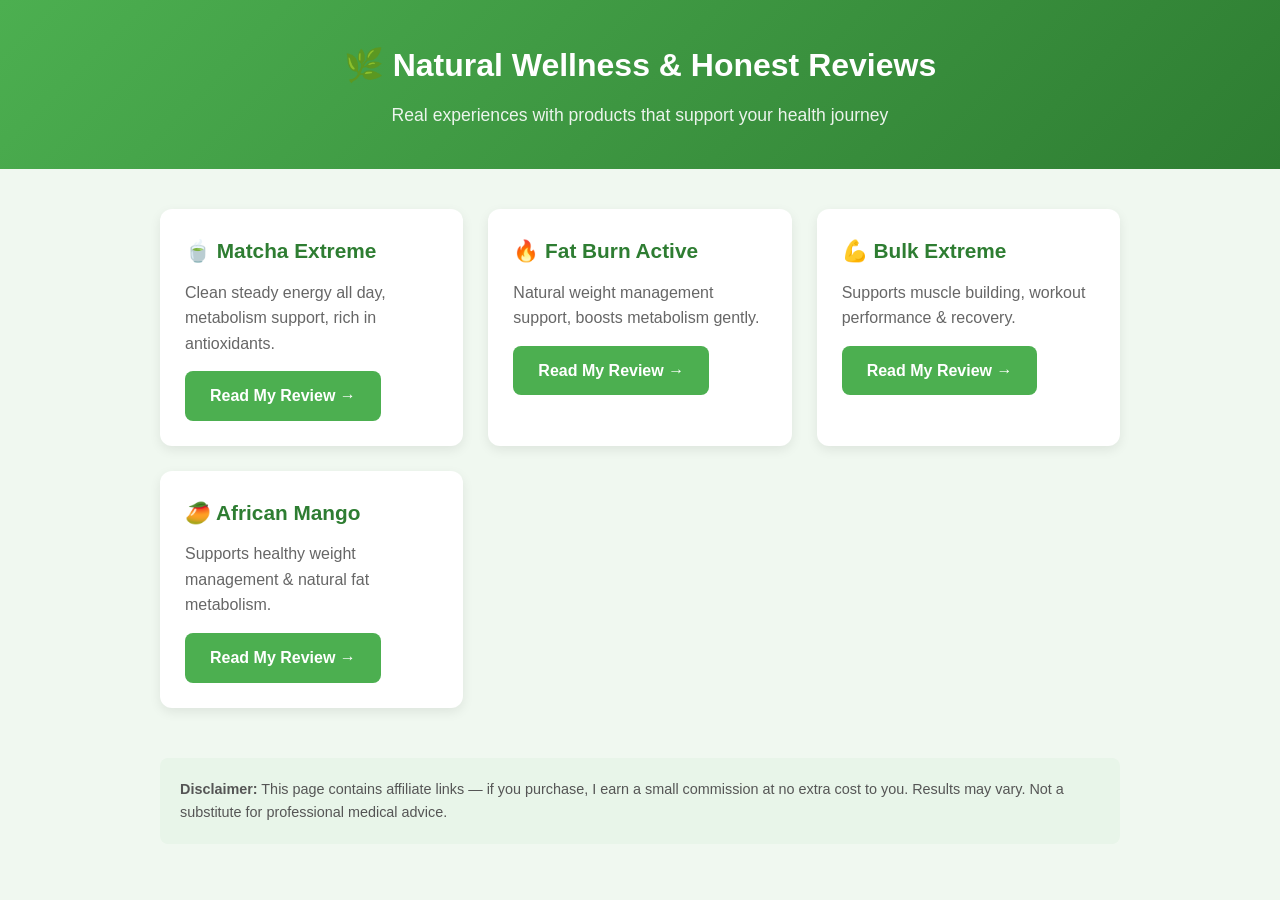
==== index.html @ 9309d445 "Rename index to index.html" ====
<!DOCTYPE html>
<html lang="en">
<head>
    <meta charset="UTF-8">
    <meta name="viewport" content="width=device-width, initial-scale=1.0">
    <title>Natural Wellness & Health Products | Honest Reviews</title>
    <style>
        * { margin: 0; padding: 0; box-sizing: border-box; font-family: Arial, sans-serif; }
        body { background: #f0f8f0; color: #333; line-height: 1.6; }
        header { background: linear-gradient(135deg, #4CAF50, #2E7D32); color: white; padding: 40px 20px; text-align: center; }
        h1 { font-size: 2rem; margin-bottom: 10px; }
        .subtitle { font-size: 1.1rem; opacity: 0.9; }
        .container { max-width: 1000px; margin: 40px auto; padding: 0 20px; }
        .products-grid { display: grid; grid-template-columns: repeat(auto-fit, minmax(280px, 1fr)); gap: 25px; }
        .product-card { background: white; border-radius: 12px; padding: 25px; box-shadow: 0 4px 12px rgba(0,0,0,0.08); transition: transform 0.3s; }
        .product-card:hover { transform: translateY(-5px); }
        .product-card h2 { color: #2E7D32; margin-bottom: 12px; font-size: 1.3rem; }
        .product-card p { color: #666; margin-bottom: 15px; }
        .btn { display: inline-block; background: #4CAF50; color: white; padding: 12px 25px; border-radius: 8px; text-decoration: none; font-weight: bold; }
        .btn:hover { background: #45a049; }
        .disclaimer { margin-top: 50px; padding: 20px; background: #e8f5e9; border-radius: 8px; font-size: 0.9rem; color: #555; }
    </style>
</head>
<body>
    <header>
        <h1>🌿 Natural Wellness & Honest Reviews</h1>
        <p class="subtitle">Real experiences with products that support your health journey</p>
    </header>

    <div class="container">
        <div class="products-grid">
            
            <!-- Matcha Extreme -->
            <div class="product-card">
                <h2>🍵 Matcha Extreme</h2>
                <p>Clean steady energy all day, metabolism support, rich in antioxidants.</p>
                <a href="matcha-extreme.html" class="btn">Read My Review →</a>
            </div>

            <!-- Fat Burn Active -->
            <div class="product-card">
                <h2>🔥 Fat Burn Active</h2>
                <p>Natural weight management support, boosts metabolism gently.</p>
                <a href="fat-burn-active.html" class="btn">Read My Review →</a>
            </div>

            <!-- Bulk Extreme -->
            <div class="product-card">
                <h2>💪 Bulk Extreme</h2>
                <p>Supports muscle building, workout performance & recovery.</p>
                <a href="bulk-extreme.html" class="btn">Read My Review →</a>
            </div>

            <!-- African Mango -->
            <div class="product-card">
                <h2>🥭 African Mango</h2>
                <p>Supports healthy weight management & natural fat metabolism.</p>
                <a href="african-mango.html" class="btn">Read My Review →</a>
            </div>
        </div>

        <div class="disclaimer">
            <p><strong>Disclaimer:</strong> This page contains affiliate links — if you purchase, I earn a small commission at no extra cost to you. Results may vary. Not a substitute for professional medical advice.</p>
        </div>
    </div>
</body>
</html>
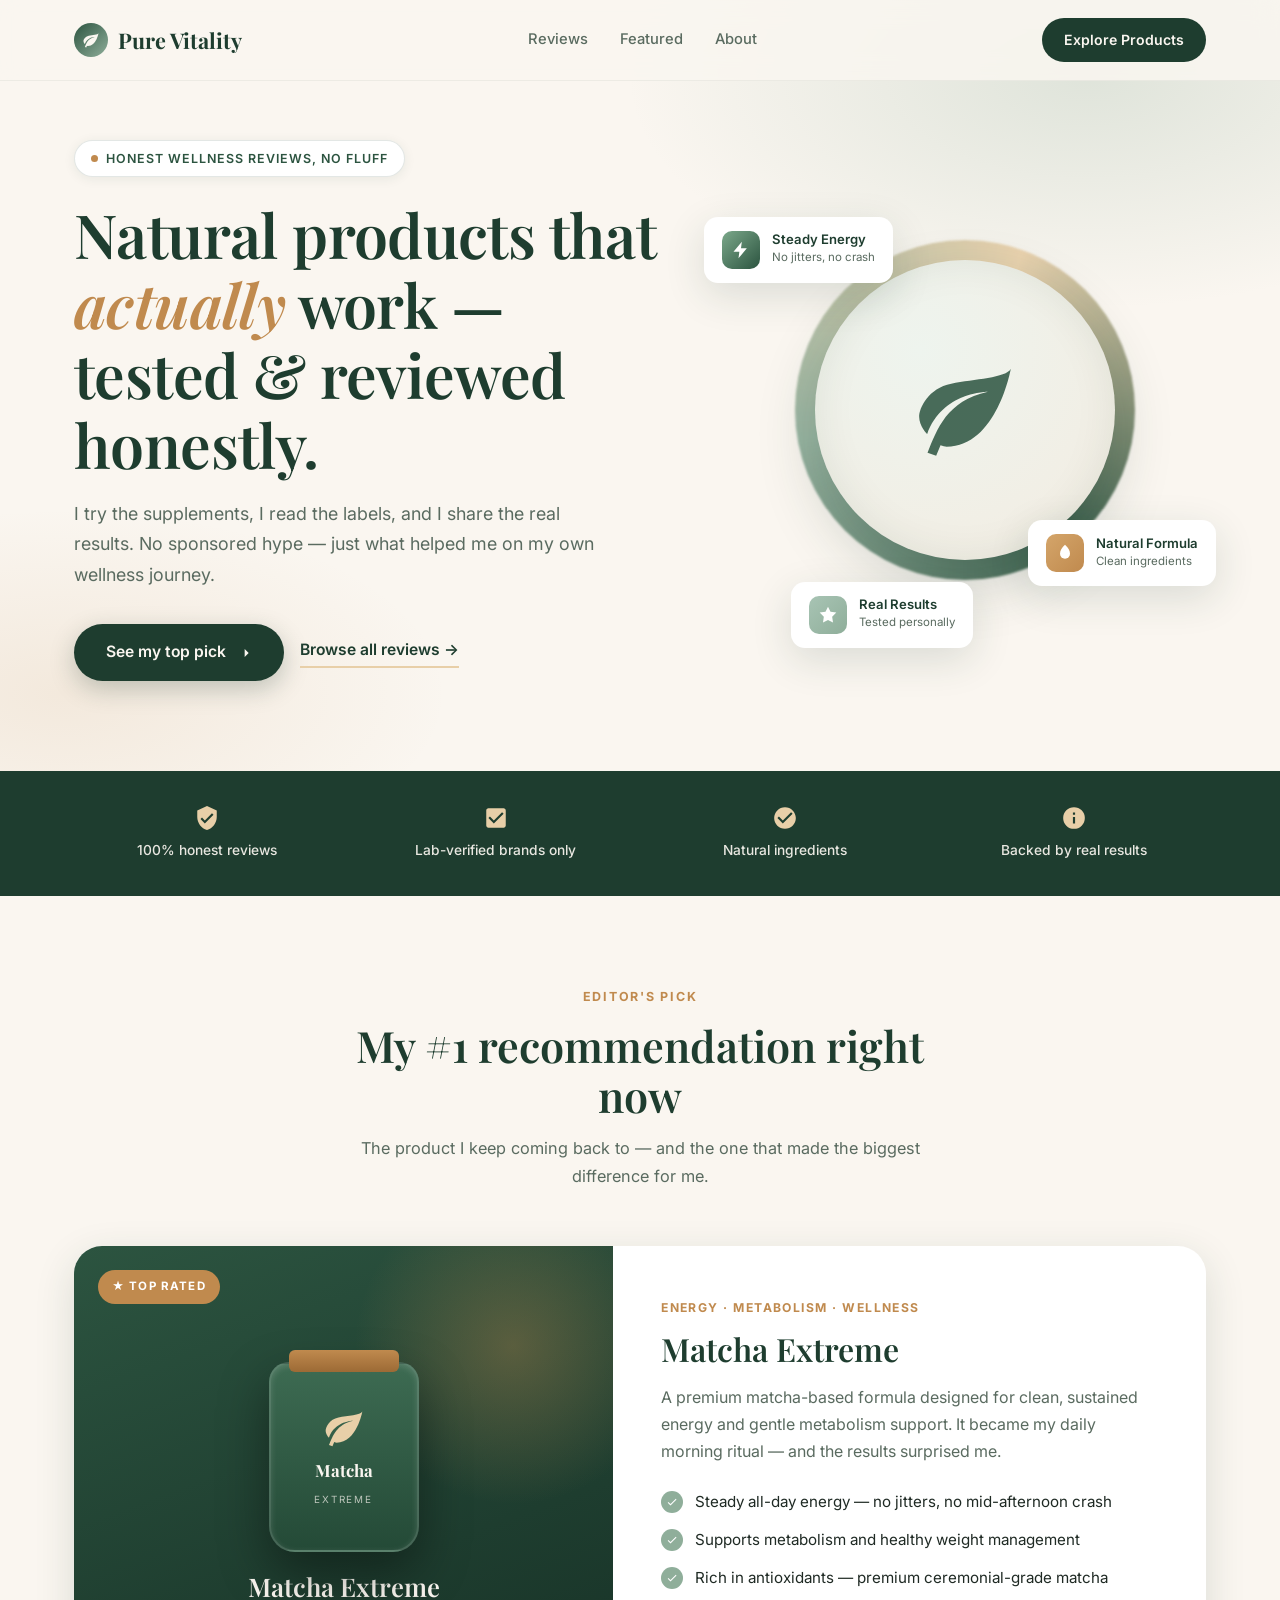
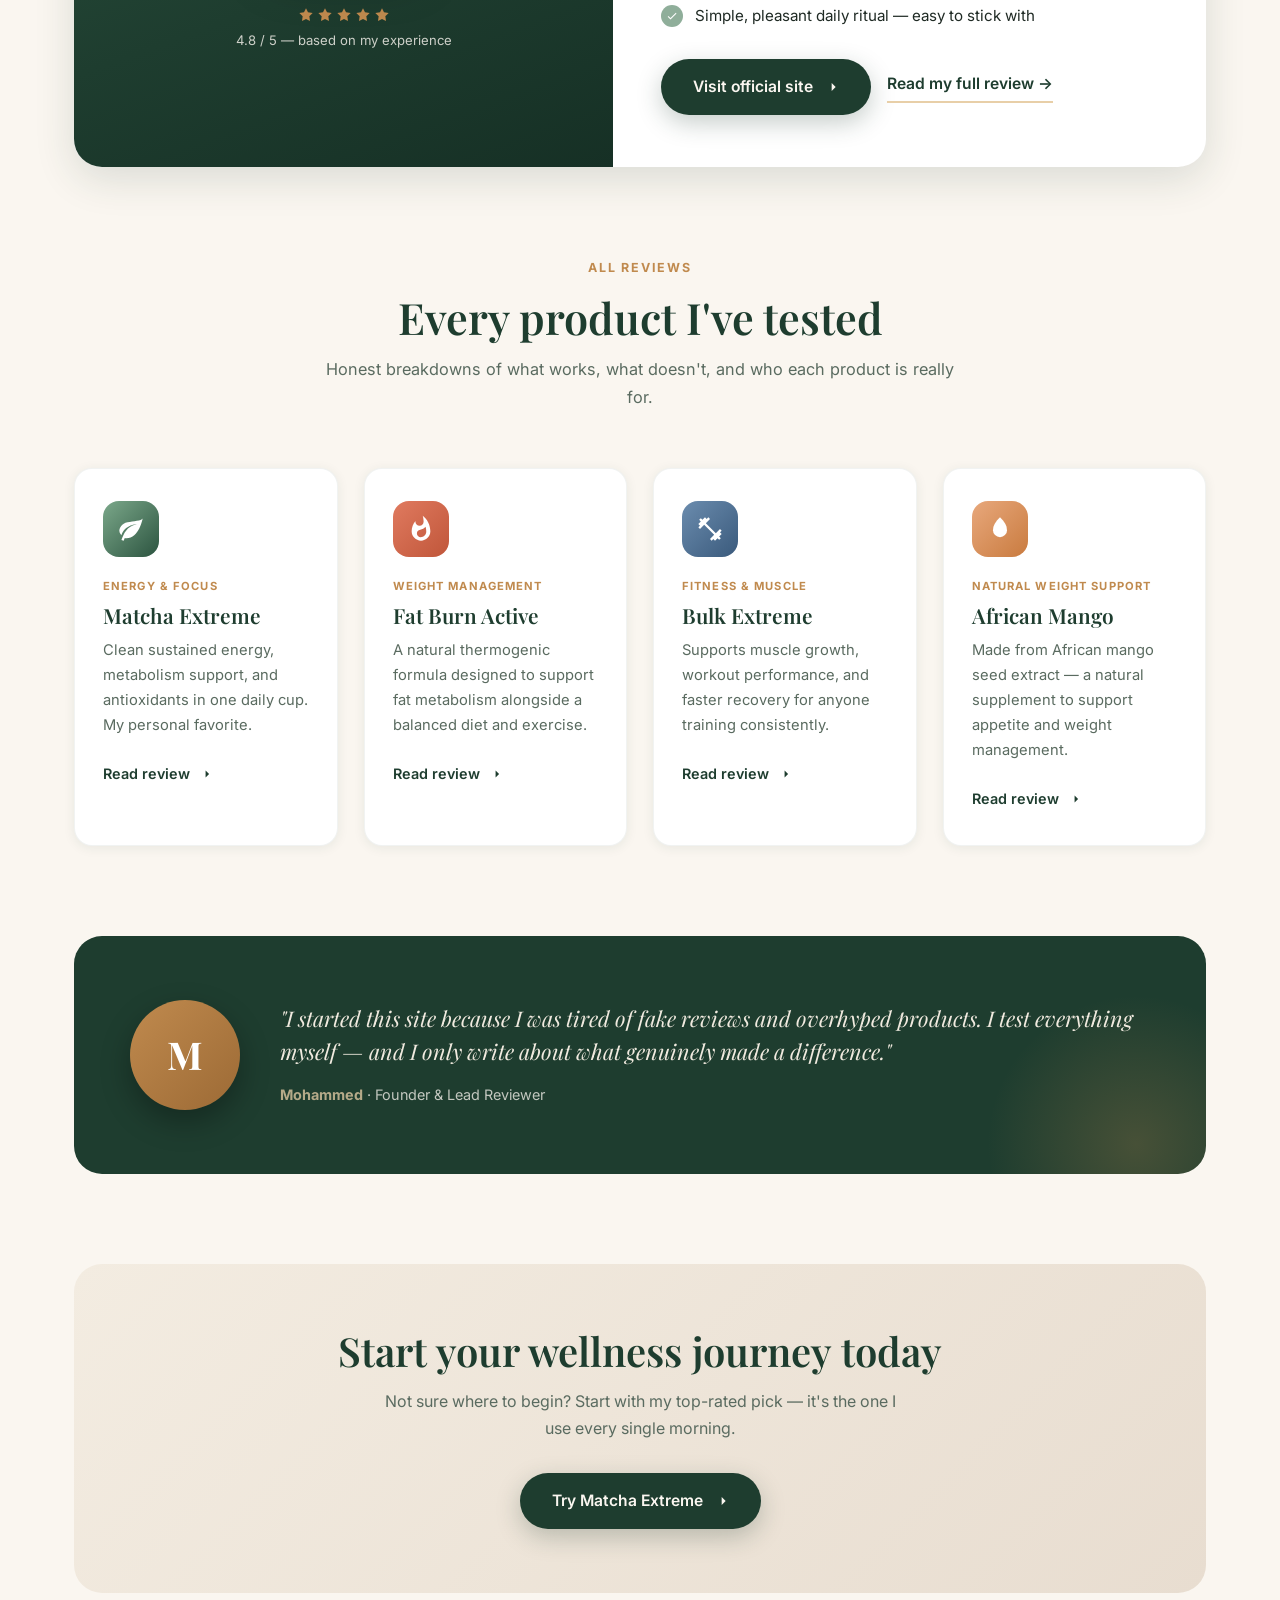
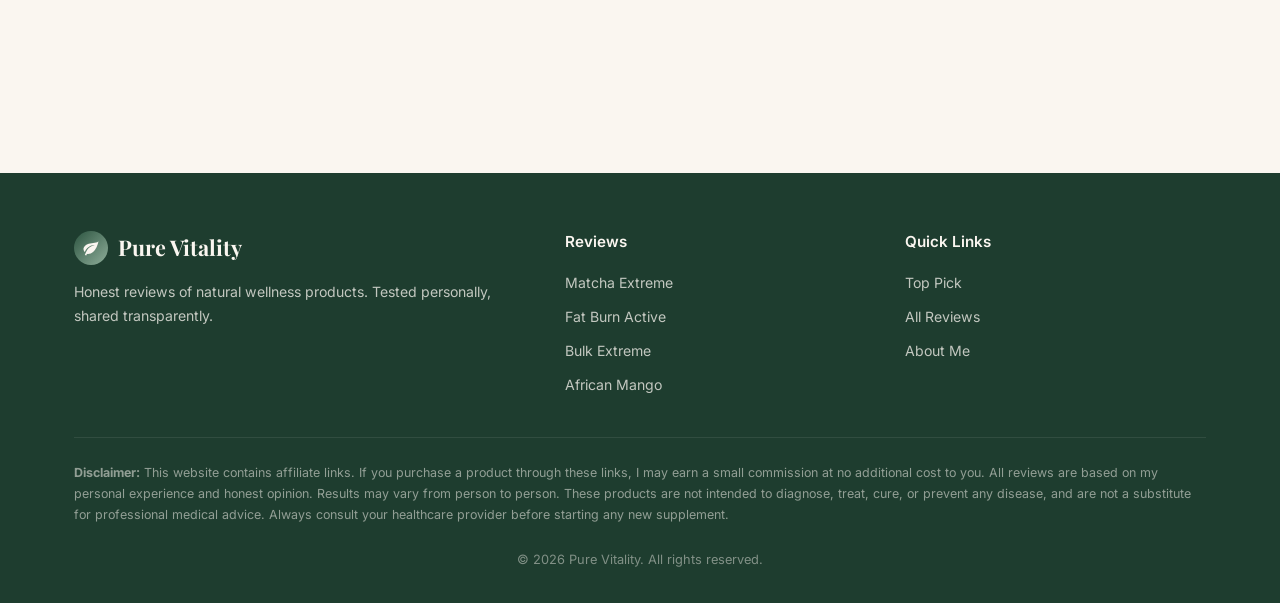
==== commit 27485e82: "Add files via upload" ====
--- a/index.html
+++ b/index.html
@@ -1,67 +1,554 @@
 <!DOCTYPE html>
 <html lang="en">
 <head>
-    <meta charset="UTF-8">
-    <meta name="viewport" content="width=device-width, initial-scale=1.0">
-    <title>Natural Wellness & Health Products | Honest Reviews</title>
-    <style>
-        * { margin: 0; padding: 0; box-sizing: border-box; font-family: Arial, sans-serif; }
-        body { background: #f0f8f0; color: #333; line-height: 1.6; }
-        header { background: linear-gradient(135deg, #4CAF50, #2E7D32); color: white; padding: 40px 20px; text-align: center; }
-        h1 { font-size: 2rem; margin-bottom: 10px; }
-        .subtitle { font-size: 1.1rem; opacity: 0.9; }
-        .container { max-width: 1000px; margin: 40px auto; padding: 0 20px; }
-        .products-grid { display: grid; grid-template-columns: repeat(auto-fit, minmax(280px, 1fr)); gap: 25px; }
-        .product-card { background: white; border-radius: 12px; padding: 25px; box-shadow: 0 4px 12px rgba(0,0,0,0.08); transition: transform 0.3s; }
-        .product-card:hover { transform: translateY(-5px); }
-        .product-card h2 { color: #2E7D32; margin-bottom: 12px; font-size: 1.3rem; }
-        .product-card p { color: #666; margin-bottom: 15px; }
-        .btn { display: inline-block; background: #4CAF50; color: white; padding: 12px 25px; border-radius: 8px; text-decoration: none; font-weight: bold; }
-        .btn:hover { background: #45a049; }
-        .disclaimer { margin-top: 50px; padding: 20px; background: #e8f5e9; border-radius: 8px; font-size: 0.9rem; color: #555; }
-    </style>
+<meta charset="UTF-8">
+<meta name="viewport" content="width=device-width, initial-scale=1.0">
+<title>Pure Vitality — Honest Natural Wellness Reviews</title>
+<meta name="description" content="Honest, real reviews of natural wellness products — Matcha Extreme, Fat Burn Active, Bulk Extreme, African Mango and more. Tested, reviewed, shared honestly.">
+<link rel="preconnect" href="https://fonts.googleapis.com">
+<link rel="preconnect" href="https://fonts.gstatic.com" crossorigin>
+<link href="https://fonts.googleapis.com/css2?family=Playfair+Display:ital,wght@0,400;0,600;0,700;1,400&family=Inter:wght@300;400;500;600;700&display=swap" rel="stylesheet">
+<style>
+  :root{
+    --cream:#faf6f0;
+    --cream-2:#f3ece1;
+    --ink:#1f2a24;
+    --ink-soft:#5a6b60;
+    --forest:#1e3d2f;
+    --forest-2:#2c5440;
+    --sage:#8fae9a;
+    --gold:#c08a4e;
+    --gold-soft:#e8cfa8;
+    --white:#ffffff;
+    --shadow-sm:0 2px 12px rgba(30,61,47,.08);
+    --shadow-md:0 12px 40px rgba(30,61,47,.14);
+    --shadow-lg:0 24px 60px rgba(30,61,47,.2);
+    --radius:18px;
+  }
+  *{margin:0;padding:0;box-sizing:border-box}
+  html{scroll-behavior:smooth}
+  body{
+    font-family:'Inter',sans-serif;
+    background:var(--cream);
+    color:var(--ink);
+    line-height:1.7;
+    -webkit-font-smoothing:antialiased;
+    overflow-x:hidden;
+  }
+  h1,h2,h3,.serif{font-family:'Playfair Display',serif;font-weight:600;line-height:1.15;color:var(--forest)}
+  a{text-decoration:none;color:inherit}
+  img{max-width:100%;display:block}
+  .wrap{max-width:1180px;margin:0 auto;padding:0 24px}
+
+  /* ---------- NAV ---------- */
+  nav{
+    position:fixed;top:0;left:0;right:0;z-index:100;
+    padding:18px 0;
+    transition:all .35s ease;
+    background:rgba(250,246,240,.85);
+    backdrop-filter:blur(12px);
+    border-bottom:1px solid rgba(30,61,47,.06);
+  }
+  .nav-inner{display:flex;align-items:center;justify-content:space-between}
+  .logo{display:flex;align-items:center;gap:10px;font-family:'Playfair Display',serif;font-size:1.35rem;font-weight:700;color:var(--forest)}
+  .logo-mark{width:34px;height:34px;border-radius:50%;background:linear-gradient(135deg,var(--forest-2),var(--sage));display:grid;place-items:center}
+  .logo-mark svg{width:18px;height:18px;fill:var(--cream)}
+  .nav-links{display:flex;gap:32px;font-size:.92rem;font-weight:500;color:var(--ink-soft)}
+  .nav-links a{transition:color .2s}
+  .nav-links a:hover{color:var(--forest)}
+  .nav-cta{
+    background:var(--forest);color:var(--cream);
+    padding:10px 22px;border-radius:999px;font-size:.88rem;font-weight:600;
+    transition:all .25s;
+  }
+  .nav-cta:hover{background:var(--forest-2);transform:translateY(-1px);box-shadow:var(--shadow-sm)}
+  @media(max-width:760px){.nav-links{display:none}}
+
+  /* ---------- HERO ---------- */
+  .hero{
+    position:relative;
+    padding:140px 0 90px;
+    background:
+      radial-gradient(ellipse 60% 50% at 85% 10%, rgba(143,174,154,.25), transparent 60%),
+      radial-gradient(ellipse 50% 40% at 5% 90%, rgba(192,138,78,.12), transparent 60%),
+      var(--cream);
+    overflow:hidden;
+  }
+  .hero-grid{display:grid;grid-template-columns:1.1fr .9fr;gap:60px;align-items:center}
+  @media(max-width:900px){.hero-grid{grid-template-columns:1fr;gap:48px}}
+  .eyebrow{
+    display:inline-flex;align-items:center;gap:8px;
+    background:var(--white);border:1px solid rgba(30,61,47,.12);
+    padding:7px 16px;border-radius:999px;
+    font-size:.78rem;font-weight:600;letter-spacing:.08em;text-transform:uppercase;color:var(--forest-2);
+    box-shadow:var(--shadow-sm);
+  }
+  .eyebrow .dot{width:7px;height:7px;border-radius:50%;background:var(--gold);animation:pulse 2s infinite}
+  @keyframes pulse{0%,100%{opacity:1}50%{opacity:.4}}
+  .hero h1{font-size:clamp(2.4rem,5vw,3.8rem);margin:22px 0 20px;letter-spacing:-.01em}
+  .hero h1 em{font-style:italic;color:var(--gold)}
+  .hero p.lead{font-size:1.12rem;color:var(--ink-soft);max-width:520px;margin-bottom:34px}
+  .hero-ctas{display:flex;gap:16px;flex-wrap:wrap;align-items:center}
+  .btn-primary{
+    background:var(--forest);color:var(--cream);
+    padding:15px 32px;border-radius:999px;font-weight:600;font-size:.98rem;
+    display:inline-flex;align-items:center;gap:10px;
+    transition:all .3s;box-shadow:0 8px 24px rgba(30,61,47,.25);
+  }
+  .btn-primary:hover{background:var(--forest-2);transform:translateY(-2px);box-shadow:var(--shadow-md)}
+  .btn-primary svg{width:16px;height:16px;fill:currentColor;transition:transform .3s}
+  .btn-primary:hover svg{transform:translateX(4px)}
+  .btn-ghost{
+    color:var(--forest);font-weight:600;font-size:.98rem;
+    display:inline-flex;align-items:center;gap:8px;
+    border-bottom:2px solid var(--gold-soft);padding-bottom:3px;
+    transition:border-color .2s;
+  }
+  .btn-ghost:hover{border-color:var(--gold)}
+
+  /* hero visual — pure CSS product composition */
+  .hero-visual{position:relative;height:440px}
+  @media(max-width:900px){.hero-visual{height:360px;max-width:440px;margin:0 auto}}
+  .ring{
+    position:absolute;inset:0;margin:auto;
+    width:340px;height:340px;border-radius:50%;
+    background:conic-gradient(from 140deg, var(--forest-2), var(--sage), var(--gold-soft), var(--forest-2));
+    filter:blur(1px);opacity:.9;
+    animation:spin 24s linear infinite;
+  }
+  @keyframes spin{to{transform:rotate(360deg)}}
+  .ring-inner{
+    position:absolute;inset:0;margin:auto;
+    width:300px;height:300px;border-radius:50%;
+    background:radial-gradient(circle at 35% 30%, #eef4ee, var(--cream-2));
+    box-shadow:inset 0 0 40px rgba(30,61,47,.08), var(--shadow-lg);
+    display:grid;place-items:center;
+  }
+  .ring-inner svg.leaf{width:110px;height:110px;fill:var(--forest-2);opacity:.85}
+  .float-card{
+    position:absolute;background:var(--white);border-radius:14px;
+    padding:14px 18px;box-shadow:var(--shadow-md);
+    display:flex;align-items:center;gap:12px;
+    animation:float 5s ease-in-out infinite;
+  }
+  .float-card .ic{width:38px;height:38px;border-radius:10px;display:grid;place-items:center;flex-shrink:0}
+  .float-card .ic svg{width:20px;height:20px;fill:white}
+  .float-card .t{font-size:.82rem;font-weight:600;color:var(--forest);line-height:1.2}
+  .float-card .s{font-size:.72rem;color:var(--ink-soft)}
+  .fc1{top:6%;left:-4%;animation-delay:0s}
+  .fc1 .ic{background:linear-gradient(135deg,#7ba88a,var(--forest-2))}
+  .fc2{bottom:10%;right:-2%;animation-delay:1.2s}
+  .fc2 .ic{background:linear-gradient(135deg,#d4a56a,var(--gold))}
+  .fc3{bottom:-4%;left:14%;animation-delay:2.4s}
+  .fc3 .ic{background:linear-gradient(135deg,#a8c4b4,var(--sage))}
+  @keyframes float{0%,100%{transform:translateY(0)}50%{transform:translateY(-12px)}}
+
+  /* ---------- TRUST STRIP ---------- */
+  .trust{background:var(--forest);color:var(--cream);padding:34px 0}
+  .trust-grid{display:grid;grid-template-columns:repeat(4,1fr);gap:24px;text-align:center}
+  @media(max-width:760px){.trust-grid{grid-template-columns:repeat(2,1fr)}}
+  .trust-item{display:flex;flex-direction:column;align-items:center;gap:8px}
+  .trust-item svg{width:26px;height:26px;fill:var(--gold-soft)}
+  .trust-item span{font-size:.86rem;font-weight:500;opacity:.92}
+
+  /* ---------- SECTION HEADERS ---------- */
+  .section{padding:90px 0}
+  .sec-head{text-align:center;max-width:640px;margin:0 auto 56px}
+  .sec-head .kicker{font-size:.78rem;font-weight:700;letter-spacing:.14em;text-transform:uppercase;color:var(--gold);margin-bottom:14px}
+  .sec-head h2{font-size:clamp(1.9rem,3.5vw,2.7rem);margin-bottom:14px}
+  .sec-head p{color:var(--ink-soft);font-size:1.02rem}
+
+  /* ---------- FEATURED PRODUCT ---------- */
+  .featured{background:var(--white);border-radius:28px;box-shadow:var(--shadow-md);overflow:hidden;display:grid;grid-template-columns:1fr 1.1fr}
+  @media(max-width:900px){.featured{grid-template-columns:1fr}}
+  .feat-visual{
+    position:relative;
+    background:linear-gradient(160deg,#2c5440 0%,#1e3d2f 60%,#163025 100%);
+    min-height:420px;display:grid;place-items:center;overflow:hidden;
+  }
+  .feat-visual::before{
+    content:"";position:absolute;width:320px;height:320px;border-radius:50%;
+    background:radial-gradient(circle,rgba(192,138,78,.35),transparent 70%);
+    top:-60px;right:-60px;
+  }
+  .feat-badge{
+    position:absolute;top:24px;left:24px;
+    background:var(--gold);color:white;font-size:.72rem;font-weight:700;
+    letter-spacing:.1em;text-transform:uppercase;padding:7px 14px;border-radius:999px;
+  }
+  .feat-product{
+    position:relative;text-align:center;color:var(--cream);
+  }
+  .feat-product .jar{
+    width:150px;height:190px;margin:0 auto 20px;border-radius:20px 20px 26px 26px;
+    background:linear-gradient(180deg,#3d6b52,#244a37);
+    border:2px solid rgba(255,255,255,.15);
+    box-shadow:0 20px 50px rgba(0,0,0,.4), inset 0 2px 6px rgba(255,255,255,.15);
+    display:flex;flex-direction:column;align-items:center;justify-content:center;gap:6px;
+    position:relative;
+  }
+  .feat-product .jar::before{
+    content:"";position:absolute;top:-14px;left:50%;transform:translateX(-50%);
+    width:110px;height:22px;border-radius:6px;background:linear-gradient(180deg,#c08a4e,#9c6a35);
+  }
+  .feat-product .jar svg{width:44px;height:44px;fill:var(--gold-soft)}
+  .feat-product .jar .jt{font-family:'Playfair Display',serif;font-size:1.05rem;font-weight:700}
+  .feat-product .jar .js{font-size:.62rem;letter-spacing:.18em;text-transform:uppercase;opacity:.7}
+  .feat-product h3{color:var(--cream);font-size:1.6rem;margin-bottom:6px}
+  .feat-product .stars{display:flex;gap:3px;justify-content:center;margin-bottom:6px}
+  .feat-product .stars svg{width:16px;height:16px;fill:var(--gold)}
+  .feat-product .rating{font-size:.82rem;opacity:.8}
+
+  .feat-body{padding:52px 48px}
+  @media(max-width:600px){.feat-body{padding:36px 28px}}
+  .feat-body .cat{font-size:.76rem;font-weight:700;letter-spacing:.12em;text-transform:uppercase;color:var(--gold);margin-bottom:12px}
+  .feat-body h2{font-size:2rem;margin-bottom:16px}
+  .feat-body > p{color:var(--ink-soft);margin-bottom:24px;font-size:1rem}
+  .feat-benefits{list-style:none;margin-bottom:30px;display:grid;gap:12px}
+  .feat-benefits li{display:flex;align-items:flex-start;gap:12px;font-size:.95rem}
+  .feat-benefits .check{width:22px;height:22px;border-radius:50%;background:var(--sage);flex-shrink:0;display:grid;place-items:center;margin-top:2px}
+  .feat-benefits .check svg{width:12px;height:12px;fill:white}
+  .feat-ctas{display:flex;gap:16px;flex-wrap:wrap;align-items:center}
+
+  /* ---------- PRODUCT GRID ---------- */
+  .grid{display:grid;grid-template-columns:repeat(auto-fit,minmax(250px,1fr));gap:26px}
+  .pcard{
+    background:var(--white);border-radius:var(--radius);padding:32px 28px;
+    box-shadow:var(--shadow-sm);border:1px solid rgba(30,61,47,.06);
+    transition:all .35s cubic-bezier(.2,.8,.2,1);
+    position:relative;overflow:hidden;
+  }
+  .pcard::after{
+    content:"";position:absolute;top:0;left:0;right:0;height:4px;
+    background:linear-gradient(90deg,var(--forest-2),var(--sage));
+    transform:scaleX(0);transform-origin:left;transition:transform .4s;
+  }
+  .pcard:hover{transform:translateY(-8px);box-shadow:var(--shadow-md)}
+  .pcard:hover::after{transform:scaleX(1)}
+  .pcard .picon{
+    width:56px;height:56px;border-radius:16px;display:grid;place-items:center;margin-bottom:20px;
+  }
+  .pcard .picon svg{width:28px;height:28px;fill:white}
+  .pcard.m1 .picon{background:linear-gradient(135deg,#7ba88a,#2c5440)}
+  .pcard.m2 .picon{background:linear-gradient(135deg,#e07a5f,#c0563a)}
+  .pcard.m3 .picon{background:linear-gradient(135deg,#6b8cae,#3a5a7c)}
+  .pcard.m4 .picon{background:linear-gradient(135deg,#e8a87c,#c97b3f)}
+  .pcard .ptag{font-size:.7rem;font-weight:700;letter-spacing:.1em;text-transform:uppercase;color:var(--gold);margin-bottom:8px}
+  .pcard h3{font-size:1.3rem;margin-bottom:10px}
+  .pcard p{font-size:.92rem;color:var(--ink-soft);margin-bottom:22px}
+  .pcard .plink{
+    display:inline-flex;align-items:center;gap:8px;font-weight:600;font-size:.9rem;color:var(--forest);
+    border-bottom:2px solid transparent;transition:all .2s;
+  }
+  .pcard .plink svg{width:14px;height:14px;fill:currentColor;transition:transform .25s}
+  .pcard:hover .plink{border-color:var(--gold)}
+  .pcard:hover .plink svg{transform:translateX(4px)}
+
+  /* ---------- ABOUT / QUOTE ---------- */
+  .about{background:var(--forest);color:var(--cream);border-radius:28px;padding:64px 56px;position:relative;overflow:hidden}
+  @media(max-width:600px){.about{padding:40px 28px}}
+  .about::before{
+    content:"";position:absolute;width:300px;height:300px;border-radius:50%;
+    background:radial-gradient(circle,rgba(192,138,78,.25),transparent 70%);
+    bottom:-120px;right:-80px;
+  }
+  .about-grid{display:grid;grid-template-columns:auto 1fr;gap:40px;align-items:center;position:relative}
+  @media(max-width:700px){.about-grid{grid-template-columns:1fr;text-align:center}}
+  .avatar{
+    width:110px;height:110px;border-radius:50%;
+    background:linear-gradient(135deg,var(--gold),#9c6a35);
+    display:grid;place-items:center;
+    font-family:'Playfair Display',serif;font-size:2.4rem;font-weight:700;color:white;
+    box-shadow:0 12px 30px rgba(0,0,0,.3);
+    margin:0 auto;
+  }
+  .about blockquote{font-family:'Playfair Display',serif;font-size:1.35rem;font-style:italic;line-height:1.5;margin-bottom:16px;color:#f0eadf}
+  .about .who{font-size:.9rem;opacity:.75}
+  .about .who strong{color:var(--gold-soft)}
+
+  /* ---------- CTA BANNER ---------- */
+  .cta-banner{
+    background:linear-gradient(135deg,var(--cream-2),#e8ddd0);
+    border-radius:28px;padding:64px 48px;text-align:center;position:relative;overflow:hidden;
+  }
+  .cta-banner h2{font-size:clamp(1.8rem,3.5vw,2.5rem);margin-bottom:14px}
+  .cta-banner p{color:var(--ink-soft);max-width:520px;margin:0 auto 30px}
+
+  /* ---------- FOOTER ---------- */
+  footer{background:var(--forest);color:rgba(250,246,240,.75);padding:56px 0 32px;margin-top:90px}
+  .foot-grid{display:grid;grid-template-columns:1.5fr 1fr 1fr;gap:40px;margin-bottom:40px}
+  @media(max-width:700px){.foot-grid{grid-template-columns:1fr}}
+  footer .logo{color:var(--cream);margin-bottom:14px}
+  footer p{font-size:.88rem;line-height:1.7}
+  footer h4{color:var(--cream);font-size:.95rem;margin-bottom:16px;font-weight:600}
+  footer ul{list-style:none;display:grid;gap:10px;font-size:.88rem}
+  footer ul a:hover{color:var(--gold-soft)}
+  .disclaimer{
+    border-top:1px solid rgba(250,246,240,.12);padding-top:24px;
+    font-size:.78rem;line-height:1.7;opacity:.7;
+  }
+  .copyright{text-align:center;margin-top:24px;font-size:.8rem;opacity:.6}
+
+  /* ---------- REVEAL ANIMATION ---------- */
+  .reveal{opacity:0;transform:translateY(28px);transition:opacity .7s ease,transform .7s ease}
+  .reveal.in{opacity:1;transform:none}
+</style>
 </head>
 <body>
-    <header>
-        <h1>🌿 Natural Wellness & Honest Reviews</h1>
-        <p class="subtitle">Real experiences with products that support your health journey</p>
-    </header>
-
-    <div class="container">
-        <div class="products-grid">
-            
-            <!-- Matcha Extreme -->
-            <div class="product-card">
-                <h2>🍵 Matcha Extreme</h2>
-                <p>Clean steady energy all day, metabolism support, rich in antioxidants.</p>
-                <a href="matcha-extreme.html" class="btn">Read My Review →</a>
-            </div>
-
-            <!-- Fat Burn Active -->
-            <div class="product-card">
-                <h2>🔥 Fat Burn Active</h2>
-                <p>Natural weight management support, boosts metabolism gently.</p>
-                <a href="fat-burn-active.html" class="btn">Read My Review →</a>
-            </div>
-
-            <!-- Bulk Extreme -->
-            <div class="product-card">
-                <h2>💪 Bulk Extreme</h2>
-                <p>Supports muscle building, workout performance & recovery.</p>
-                <a href="bulk-extreme.html" class="btn">Read My Review →</a>
-            </div>
-
-            <!-- African Mango -->
-            <div class="product-card">
-                <h2>🥭 African Mango</h2>
-                <p>Supports healthy weight management & natural fat metabolism.</p>
-                <a href="african-mango.html" class="btn">Read My Review →</a>
-            </div>
+
+<!-- NAV -->
+<nav>
+  <div class="wrap nav-inner">
+    <a href="#" class="logo">
+      <span class="logo-mark">
+        <svg viewBox="0 0 24 24"><path d="M17 8C8 10 5.9 16.17 3.82 21.34l1.89.66.95-2.3c.48.17.98.3 1.34.3C19 20 22 3 22 3c-1 2-8 2.25-13 3.25S2 11.5 2 13.5s1.75 3.75 1.75 3.75C7 8 17 8 17 8z"/></svg>
+      </span>
+      Pure Vitality
+    </a>
+    <div class="nav-links">
+      <a href="#reviews">Reviews</a>
+      <a href="#featured">Featured</a>
+      <a href="#about">About</a>
+    </div>
+    <a href="#reviews" class="nav-cta">Explore Products</a>
+  </div>
+</nav>
+
+<!-- HERO -->
+<header class="hero">
+  <div class="wrap hero-grid">
+    <div>
+      <span class="eyebrow"><span class="dot"></span> Honest wellness reviews, no fluff</span>
+      <h1>Natural products that <em>actually</em> work — tested & reviewed honestly.</h1>
+      <p class="lead">I try the supplements, I read the labels, and I share the real results. No sponsored hype — just what helped me on my own wellness journey.</p>
+      <div class="hero-ctas">
+        <a href="#featured" class="btn-primary">
+          See my top pick
+          <svg viewBox="0 0 24 24"><path d="M5 12h14M13 6l6 6-6 6"/></svg>
+        </a>
+        <a href="#reviews" class="btn-ghost">Browse all reviews →</a>
+      </div>
+    </div>
+    <div class="hero-visual">
+      <div class="ring"></div>
+      <div class="ring-inner">
+        <svg class="leaf" viewBox="0 0 24 24"><path d="M17 8C8 10 5.9 16.17 3.82 21.34l1.89.66.95-2.3c.48.17.98.3 1.34.3C19 20 22 3 22 3c-1 2-8 2.25-13 3.25S2 11.5 2 13.5s1.75 3.75 1.75 3.75C7 8 17 8 17 8z"/></svg>
+      </div>
+      <div class="float-card fc1">
+        <span class="ic"><svg viewBox="0 0 24 24"><path d="M13 2L3 14h7l-1 8 10-12h-7l1-8z"/></svg></span>
+        <div><div class="t">Steady Energy</div><div class="s">No jitters, no crash</div></div>
+      </div>
+      <div class="float-card fc2">
+        <span class="ic"><svg viewBox="0 0 24 24"><path d="M12 2C8 6 6 9 6 13a6 6 0 0012 0c0-4-2-7-6-11z"/></svg></span>
+        <div><div class="t">Natural Formula</div><div class="s">Clean ingredients</div></div>
+      </div>
+      <div class="float-card fc3">
+        <span class="ic"><svg viewBox="0 0 24 24"><path d="M12 2l3 6 7 1-5 5 1 7-6-3-6 3 1-7-5-5 7-1z"/></svg></span>
+        <div><div class="t">Real Results</div><div class="s">Tested personally</div></div>
+      </div>
+    </div>
+  </div>
+</header>
+
+<!-- TRUST STRIP -->
+<div class="trust">
+  <div class="wrap trust-grid">
+    <div class="trust-item">
+      <svg viewBox="0 0 24 24"><path d="M12 1L3 5v6c0 5.5 3.8 10.7 9 12 5.2-1.3 9-6.5 9-12V5l-9-4zm-2 16l-4-4 1.4-1.4L10 14.2l6.6-6.6L18 9l-8 8z"/></svg>
+      <span>100% honest reviews</span>
+    </div>
+    <div class="trust-item">
+      <svg viewBox="0 0 24 24"><path d="M19 3H5c-1.1 0-2 .9-2 2v14c0 1.1.9 2 2 2h14c1.1 0 2-.9 2-2V5c0-1.1-.9-2-2-2zm-9 14l-5-5 1.4-1.4L10 14.2l7.6-7.6L19 8l-9 9z"/></svg>
+      <span>Lab-verified brands only</span>
+    </div>
+    <div class="trust-item">
+      <svg viewBox="0 0 24 24"><path d="M12 2C6.5 2 2 6.5 2 12s4.5 10 10 10 10-4.5 10-10S17.5 2 12 2zm-2 15l-5-5 1.4-1.4L10 14.2l7.6-7.6L19 8l-9 9z"/></svg>
+      <span>Natural ingredients</span>
+    </div>
+    <div class="trust-item">
+      <svg viewBox="0 0 24 24"><path d="M12 2a10 10 0 100 20 10 10 0 000-20zm1 15h-2v-6h2v6zm0-8h-2V7h2v2z"/></svg>
+      <span>Backed by real results</span>
+    </div>
+  </div>
+</div>
+
+<!-- FEATURED PRODUCT -->
+<section class="section" id="featured">
+  <div class="wrap">
+    <div class="sec-head reveal">
+      <div class="kicker">Editor's Pick</div>
+      <h2>My #1 recommendation right now</h2>
+      <p>The product I keep coming back to — and the one that made the biggest difference for me.</p>
+    </div>
+
+    <div class="featured reveal">
+      <div class="feat-visual">
+        <span class="feat-badge">★ Top Rated</span>
+        <div class="feat-product">
+          <div class="jar">
+            <svg viewBox="0 0 24 24"><path d="M17 8C8 10 5.9 16.17 3.82 21.34l1.89.66.95-2.3c.48.17.98.3 1.34.3C19 20 22 3 22 3c-1 2-8 2.25-13 3.25S2 11.5 2 13.5s1.75 3.75 1.75 3.75C7 8 17 8 17 8z"/></svg>
+            <div class="jt">Matcha</div>
+            <div class="js">Extreme</div>
+          </div>
+          <h3>Matcha Extreme</h3>
+          <div class="stars">
+            <svg viewBox="0 0 24 24"><path d="M12 2l3 6 7 1-5 5 1 7-6-3-6 3 1-7-5-5 7-1z"/></svg>
+            <svg viewBox="0 0 24 24"><path d="M12 2l3 6 7 1-5 5 1 7-6-3-6 3 1-7-5-5 7-1z"/></svg>
+            <svg viewBox="0 0 24 24"><path d="M12 2l3 6 7 1-5 5 1 7-6-3-6 3 1-7-5-5 7-1z"/></svg>
+            <svg viewBox="0 0 24 24"><path d="M12 2l3 6 7 1-5 5 1 7-6-3-6 3 1-7-5-5 7-1z"/></svg>
+            <svg viewBox="0 0 24 24"><path d="M12 2l3 6 7 1-5 5 1 7-6-3-6 3 1-7-5-5 7-1z"/></svg>
+          </div>
+          <div class="rating">4.8 / 5 — based on my experience</div>
         </div>
-
-        <div class="disclaimer">
-            <p><strong>Disclaimer:</strong> This page contains affiliate links — if you purchase, I earn a small commission at no extra cost to you. Results may vary. Not a substitute for professional medical advice.</p>
+      </div>
+
+      <div class="feat-body">
+        <div class="cat">Energy · Metabolism · Wellness</div>
+        <h2>Matcha Extreme</h2>
+        <p>A premium matcha-based formula designed for clean, sustained energy and gentle metabolism support. It became my daily morning ritual — and the results surprised me.</p>
+        <ul class="feat-benefits">
+          <li><span class="check"><svg viewBox="0 0 24 24"><path d="M9 16.2L4.8 12l-1.4 1.4L9 19 21 7l-1.4-1.4z"/></svg></span> Steady all-day energy — no jitters, no mid-afternoon crash</li>
+          <li><span class="check"><svg viewBox="0 0 24 24"><path d="M9 16.2L4.8 12l-1.4 1.4L9 19 21 7l-1.4-1.4z"/></svg></span> Supports metabolism and healthy weight management</li>
+          <li><span class="check"><svg viewBox="0 0 24 24"><path d="M9 16.2L4.8 12l-1.4 1.4L9 19 21 7l-1.4-1.4z"/></svg></span> Rich in antioxidants — premium ceremonial-grade matcha</li>
+          <li><span class="check"><svg viewBox="0 0 24 24"><path d="M9 16.2L4.8 12l-1.4 1.4L9 19 21 7l-1.4-1.4z"/></svg></span> Simple, pleasant daily ritual — easy to stick with</li>
+        </ul>
+        <div class="feat-ctas">
+          <a href="https://nplink.net/w4pyj9eu?subid=github" class="btn-primary" target="_blank" rel="noopener">
+            Visit official site
+            <svg viewBox="0 0 24 24"><path d="M5 12h14M13 6l6 6-6 6"/></svg>
+          </a>
+          <a href="matcha-extreme.html" class="btn-ghost">Read my full review →</a>
         </div>
-    </div>
+      </div>
+    </div>
+  </div>
+</section>
+
+<!-- PRODUCT GRID -->
+<section class="section" id="reviews" style="padding-top:0">
+  <div class="wrap">
+    <div class="sec-head reveal">
+      <div class="kicker">All Reviews</div>
+      <h2>Every product I've tested</h2>
+      <p>Honest breakdowns of what works, what doesn't, and who each product is really for.</p>
+    </div>
+
+    <div class="grid">
+      <a href="matcha-extreme.html" class="pcard m1 reveal">
+        <div class="picon"><svg viewBox="0 0 24 24"><path d="M17 8C8 10 5.9 16.17 3.82 21.34l1.89.66.95-2.3c.48.17.98.3 1.34.3C19 20 22 3 22 3c-1 2-8 2.25-13 3.25S2 11.5 2 13.5s1.75 3.75 1.75 3.75C7 8 17 8 17 8z"/></svg></div>
+        <div class="ptag">Energy &amp; Focus</div>
+        <h3>Matcha Extreme</h3>
+        <p>Clean sustained energy, metabolism support, and antioxidants in one daily cup. My personal favorite.</p>
+        <span class="plink">Read review <svg viewBox="0 0 24 24"><path d="M5 12h14M13 6l6 6-6 6"/></svg></span>
+      </a>
+
+      <a href="fat-burn-active.html" class="pcard m2 reveal">
+        <div class="picon"><svg viewBox="0 0 24 24"><path d="M13.5.67s.74 2.65.74 4.8c0 2.06-1.35 3.73-3.41 3.73-2.07 0-3.63-1.67-3.63-3.73l.03-.36C5.21 7.51 4 10.62 4 14c0 4.42 3.58 8 8 8s8-3.58 8-8C20 8.61 17.41 3.8 13.5.67zM11.71 19c-1.78 0-3.22-1.4-3.22-3.14 0-1.62 1.05-2.76 2.81-3.12 1.77-.36 3.6-1.21 4.62-2.58.39 1.29.59 2.65.59 4.04 0 2.65-2.15 4.8-4.8 4.8z"/></svg></div>
+        <div class="ptag">Weight Management</div>
+        <h3>Fat Burn Active</h3>
+        <p>A natural thermogenic formula designed to support fat metabolism alongside a balanced diet and exercise.</p>
+        <span class="plink">Read review <svg viewBox="0 0 24 24"><path d="M5 12h14M13 6l6 6-6 6"/></svg></span>
+      </a>
+
+      <a href="bulk-extreme.html" class="pcard m3 reveal">
+        <div class="picon"><svg viewBox="0 0 24 24"><path d="M20.57 14.86L22 13.43 20.57 12 17 15.57 8.43 7 12 3.43 10.57 2 9.14 3.43 7.71 2 5.57 4.14 4.14 2.71 2.71 4.14l1.43 1.43L2 7.71l1.43 1.43L2 10.57 3.43 12 7 8.43 15.57 17 12 20.57 13.43 22l1.43-1.43L16.29 22l2.14-2.14 1.43 1.43 1.43-1.43-1.43-1.43L22 16.29z"/></svg></div>
+        <div class="ptag">Fitness &amp; Muscle</div>
+        <h3>Bulk Extreme</h3>
+        <p>Supports muscle growth, workout performance, and faster recovery for anyone training consistently.</p>
+        <span class="plink">Read review <svg viewBox="0 0 24 24"><path d="M5 12h14M13 6l6 6-6 6"/></svg></span>
+      </a>
+
+      <a href="african-mango.html" class="pcard m4 reveal">
+        <div class="picon"><svg viewBox="0 0 24 24"><path d="M12 2C8 6 6 9 6 13a6 6 0 0012 0c0-4-2-7-6-11z"/></svg></div>
+        <div class="ptag">Natural Weight Support</div>
+        <h3>African Mango</h3>
+        <p>Made from African mango seed extract — a natural supplement to support appetite and weight management.</p>
+        <span class="plink">Read review <svg viewBox="0 0 24 24"><path d="M5 12h14M13 6l6 6-6 6"/></svg></span>
+      </a>
+    </div>
+  </div>
+</section>
+
+<!-- ABOUT -->
+<section class="section" id="about" style="padding-top:0">
+  <div class="wrap">
+    <div class="about reveal">
+      <div class="about-grid">
+        <div class="avatar">M</div>
+        <div>
+          <blockquote>"I started this site because I was tired of fake reviews and overhyped products. I test everything myself — and I only write about what genuinely made a difference."</blockquote>
+          <div class="who"><strong>Mohammed</strong> · Founder &amp; Lead Reviewer</div>
+        </div>
+      </div>
+    </div>
+  </div>
+</section>
+
+<!-- CTA BANNER -->
+<section class="section" style="padding-top:0">
+  <div class="wrap">
+    <div class="cta-banner reveal">
+      <h2>Start your wellness journey today</h2>
+      <p>Not sure where to begin? Start with my top-rated pick — it's the one I use every single morning.</p>
+      <a href="https://nplink.net/w4pyj9eu?subid=github" class="btn-primary" target="_blank" rel="noopener">
+        Try Matcha Extreme
+        <svg viewBox="0 0 24 24"><path d="M5 12h14M13 6l6 6-6 6"/></svg>
+      </a>
+    </div>
+  </div>
+</section>
+
+<!-- FOOTER -->
+<footer>
+  <div class="wrap">
+    <div class="foot-grid">
+      <div>
+        <a href="#" class="logo">
+          <span class="logo-mark">
+            <svg viewBox="0 0 24 24"><path d="M17 8C8 10 5.9 16.17 3.82 21.34l1.89.66.95-2.3c.48.17.98.3 1.34.3C19 20 22 3 22 3c-1 2-8 2.25-13 3.25S2 11.5 2 13.5s1.75 3.75 1.75 3.75C7 8 17 8 17 8z"/></svg>
+          </span>
+          Pure Vitality
+        </a>
+        <p>Honest reviews of natural wellness products. Tested personally, shared transparently.</p>
+      </div>
+      <div>
+        <h4>Reviews</h4>
+        <ul>
+          <li><a href="matcha-extreme.html">Matcha Extreme</a></li>
+          <li><a href="fat-burn-active.html">Fat Burn Active</a></li>
+          <li><a href="bulk-extreme.html">Bulk Extreme</a></li>
+          <li><a href="african-mango.html">African Mango</a></li>
+        </ul>
+      </div>
+      <div>
+        <h4>Quick Links</h4>
+        <ul>
+          <li><a href="#featured">Top Pick</a></li>
+          <li><a href="#reviews">All Reviews</a></li>
+          <li><a href="#about">About Me</a></li>
+        </ul>
+      </div>
+    </div>
+    <div class="disclaimer">
+      <strong>Disclaimer:</strong> This website contains affiliate links. If you purchase a product through these links, I may earn a small commission at no additional cost to you. All reviews are based on my personal experience and honest opinion. Results may vary from person to person. These products are not intended to diagnose, treat, cure, or prevent any disease, and are not a substitute for professional medical advice. Always consult your healthcare provider before starting any new supplement.
+    </div>
+    <div class="copyright">© 2026 Pure Vitality. All rights reserved.</div>
+  </div>
+</footer>
+
+<script>
+  // scroll reveal
+  const io = new IntersectionObserver((entries)=>{
+    entries.forEach(e=>{ if(e.isIntersecting){ e.target.classList.add('in'); io.unobserve(e.target);} });
+  },{threshold:.12});
+  document.querySelectorAll('.reveal').forEach(el=>io.observe(el));
+
+  // nav shadow on scroll
+  const nav = document.querySelector('nav');
+  window.addEventListener('scroll',()=>{
+    if(window.scrollY>20){ nav.style.boxShadow='0 4px 20px rgba(30,61,47,.1)'; }
+    else{ nav.style.boxShadow='none'; }
+  },{passive:true});
+</script>
 </body>
 </html>
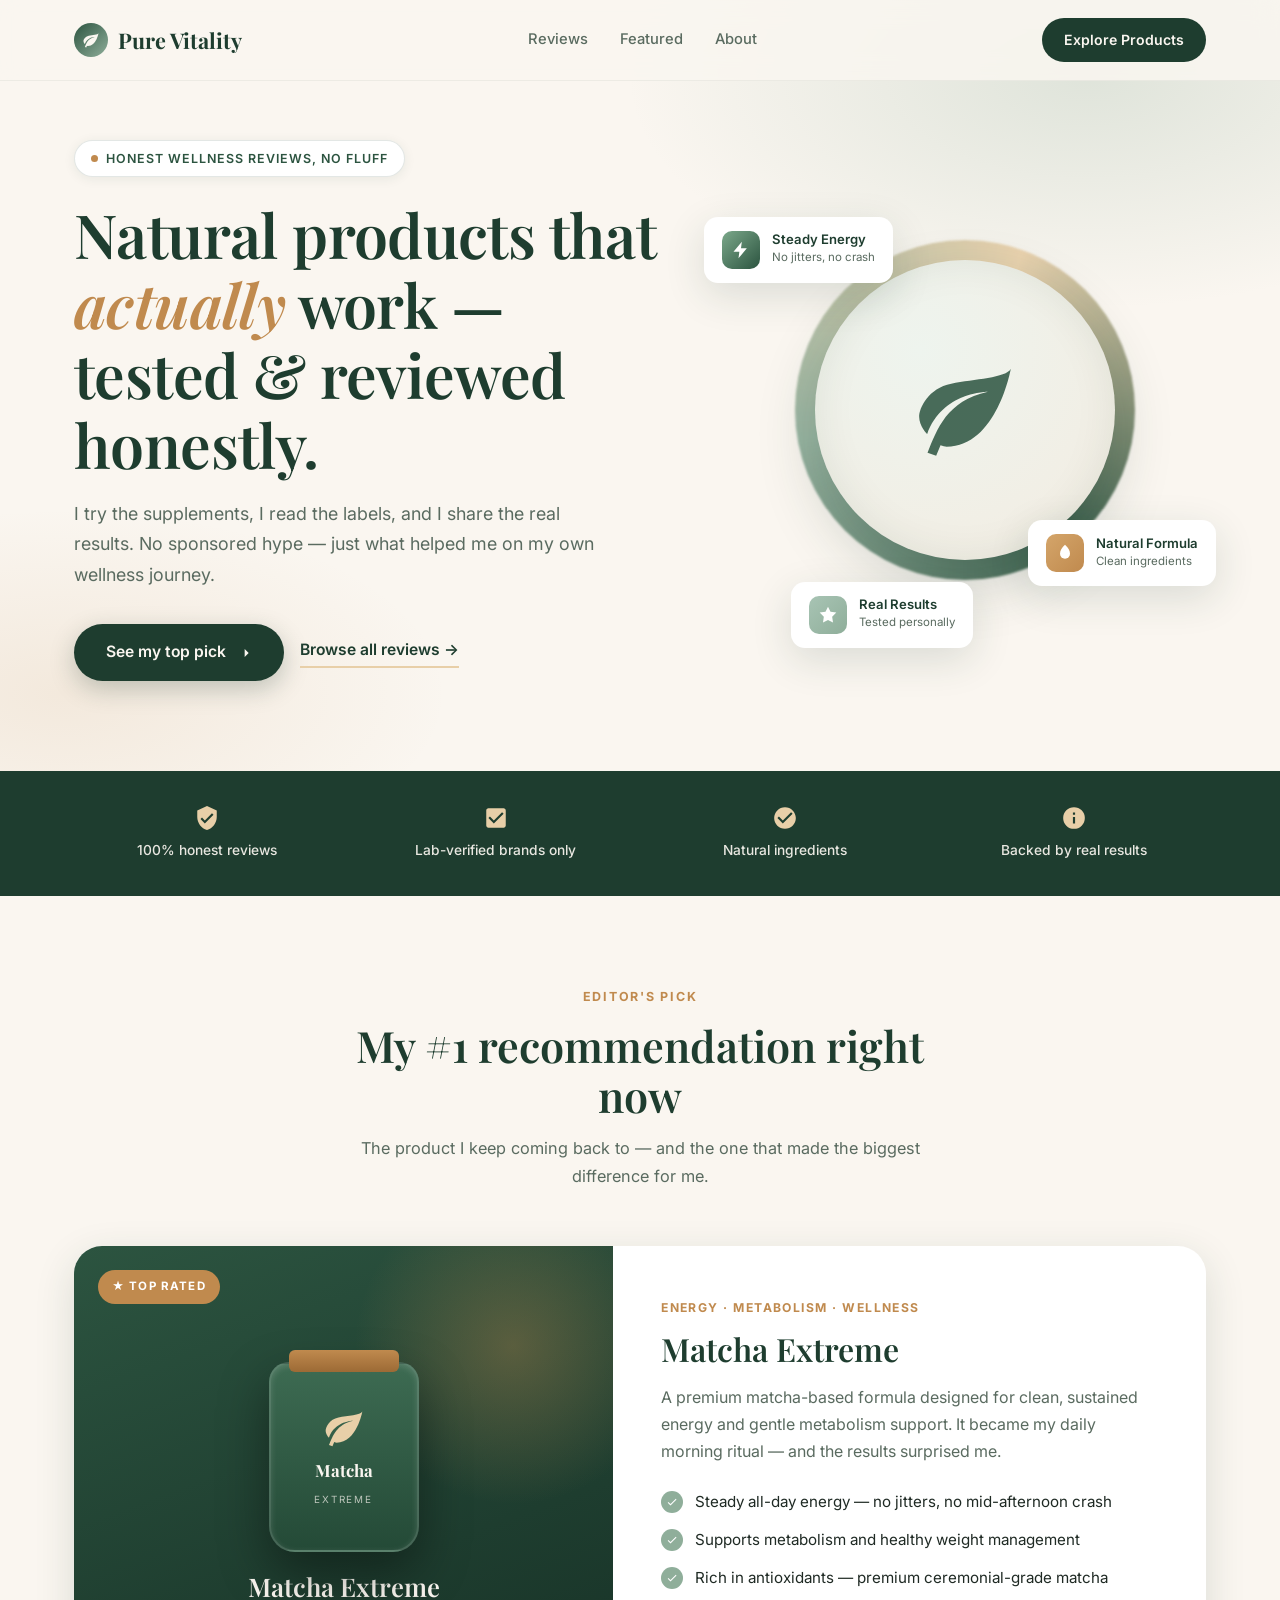
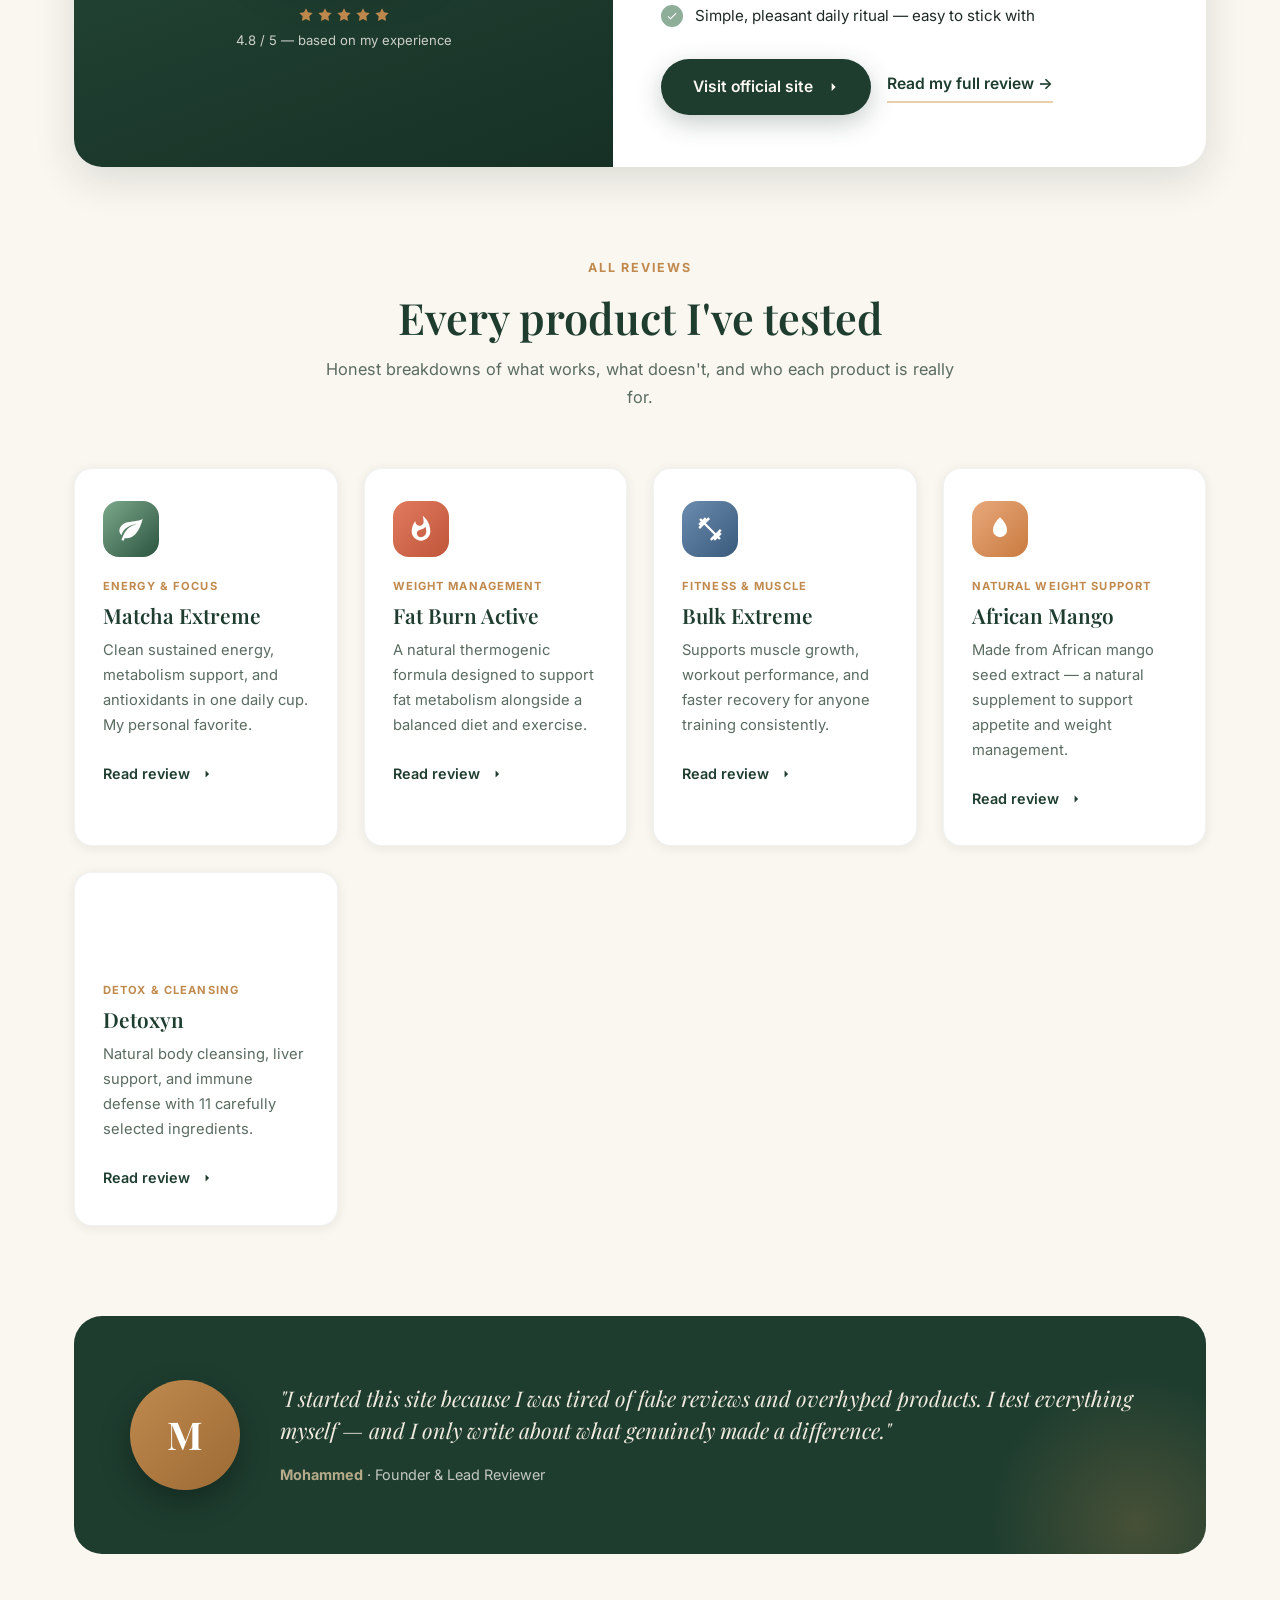
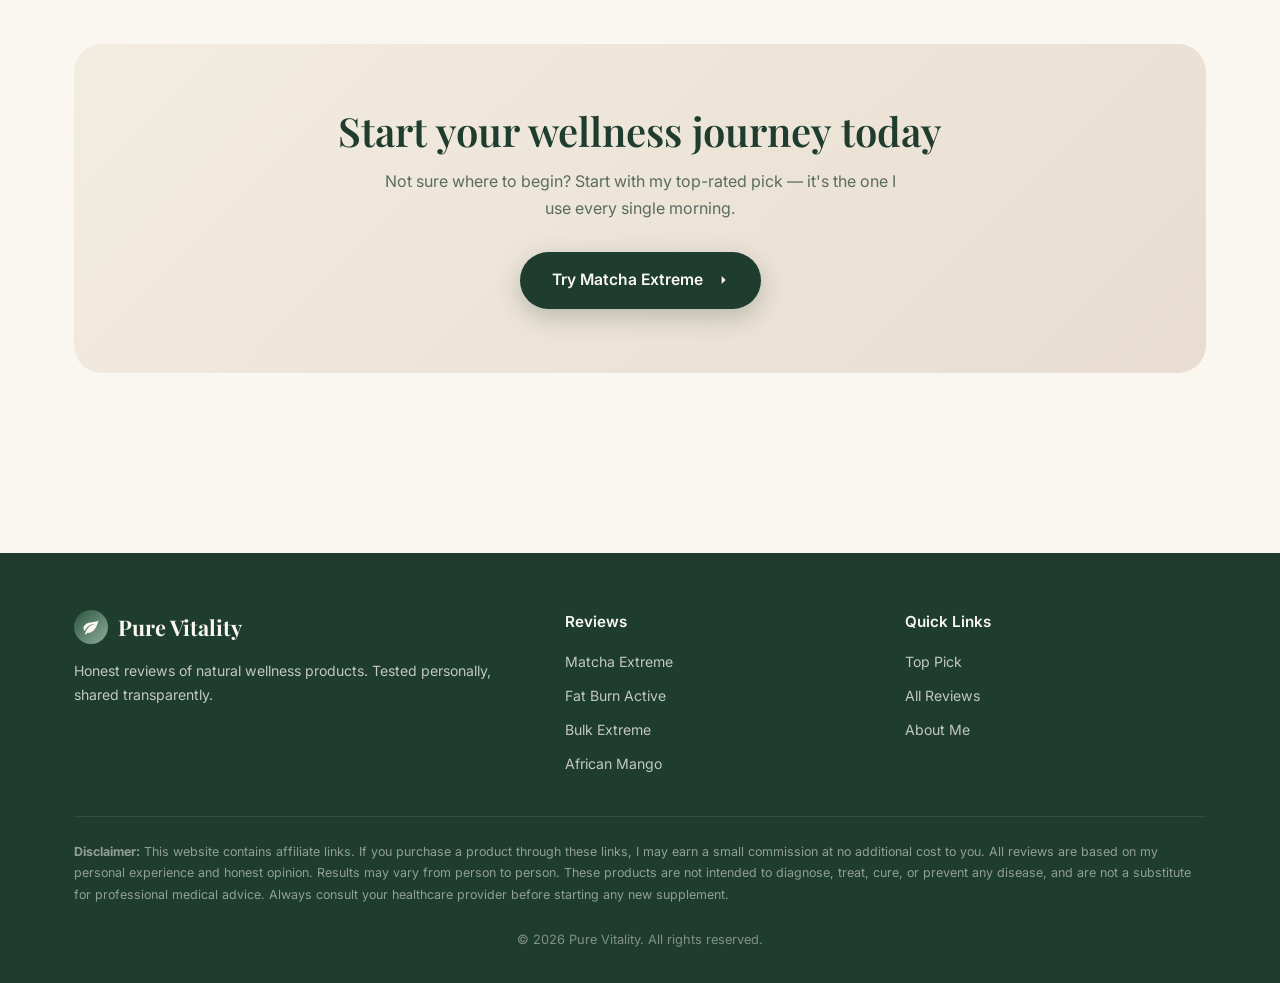
==== commit d46e9f39: "Add Detoxyn product card to index.html" ====
--- a/index.html
+++ b/index.html
@@ -465,6 +465,14 @@
         <p>Made from African mango seed extract — a natural supplement to support appetite and weight management.</p>
         <span class="plink">Read review <svg viewBox="0 0 24 24"><path d="M5 12h14M13 6l6 6-6 6"/></svg></span>
       </a>
+                  <a href="detoxyn.html" class="pcard m5 reveal">
+              <div class="picon"><svg viewBox="0 0 24 24"><path d="M12 2C8 6 6 9 6 13a6 6 0 0012 0c0-4-2-7-6-11z"/></svg></div>
+              <div class="ptag">Detox &amp; Cleansing</div>
+              <h3>Detoxyn</h3>
+              <p>Natural body cleansing, liver support, and immune defense with 11 carefully selected ingredients.</p>
+              <span class="plink">Read review <svg viewBox="0 0 24 24"><path d="M5 12h14M13 6l6 6-6 6"/></svg></span>
+            </a>
+
     </div>
   </div>
 </section>
